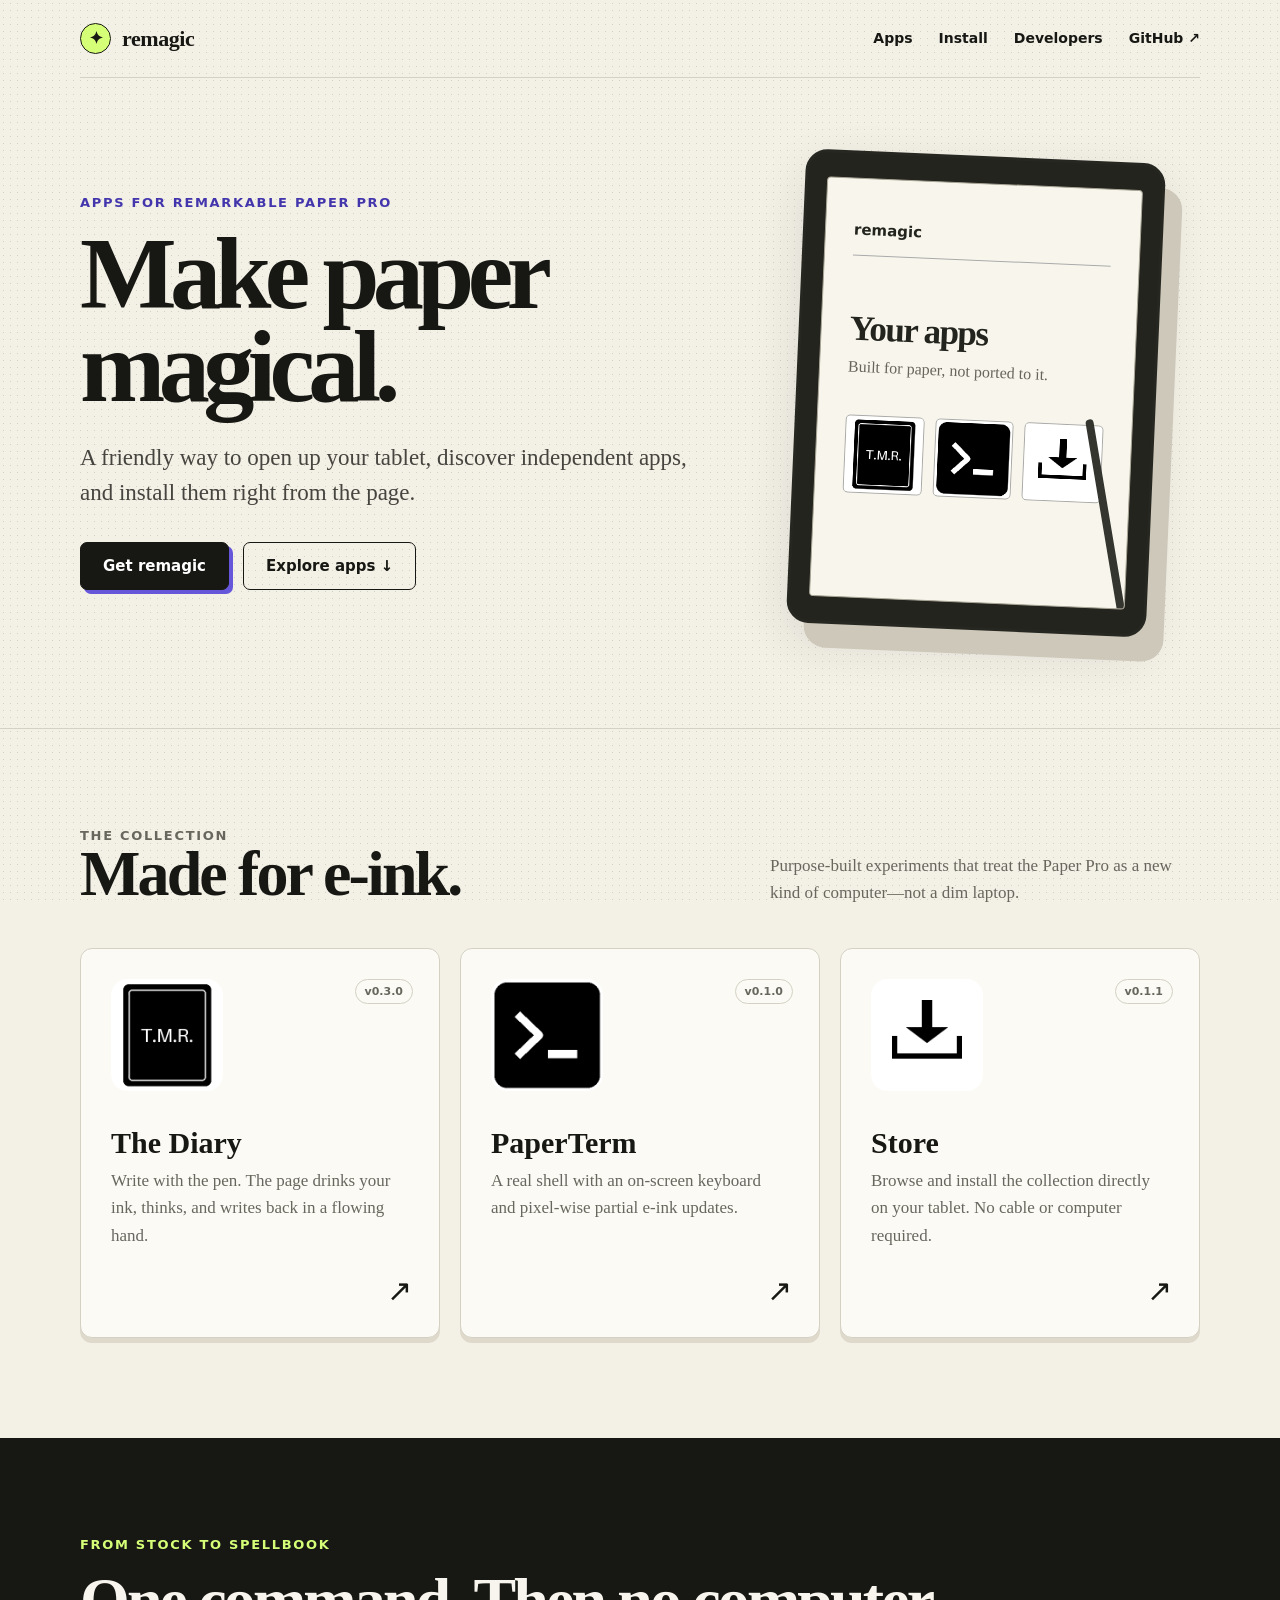
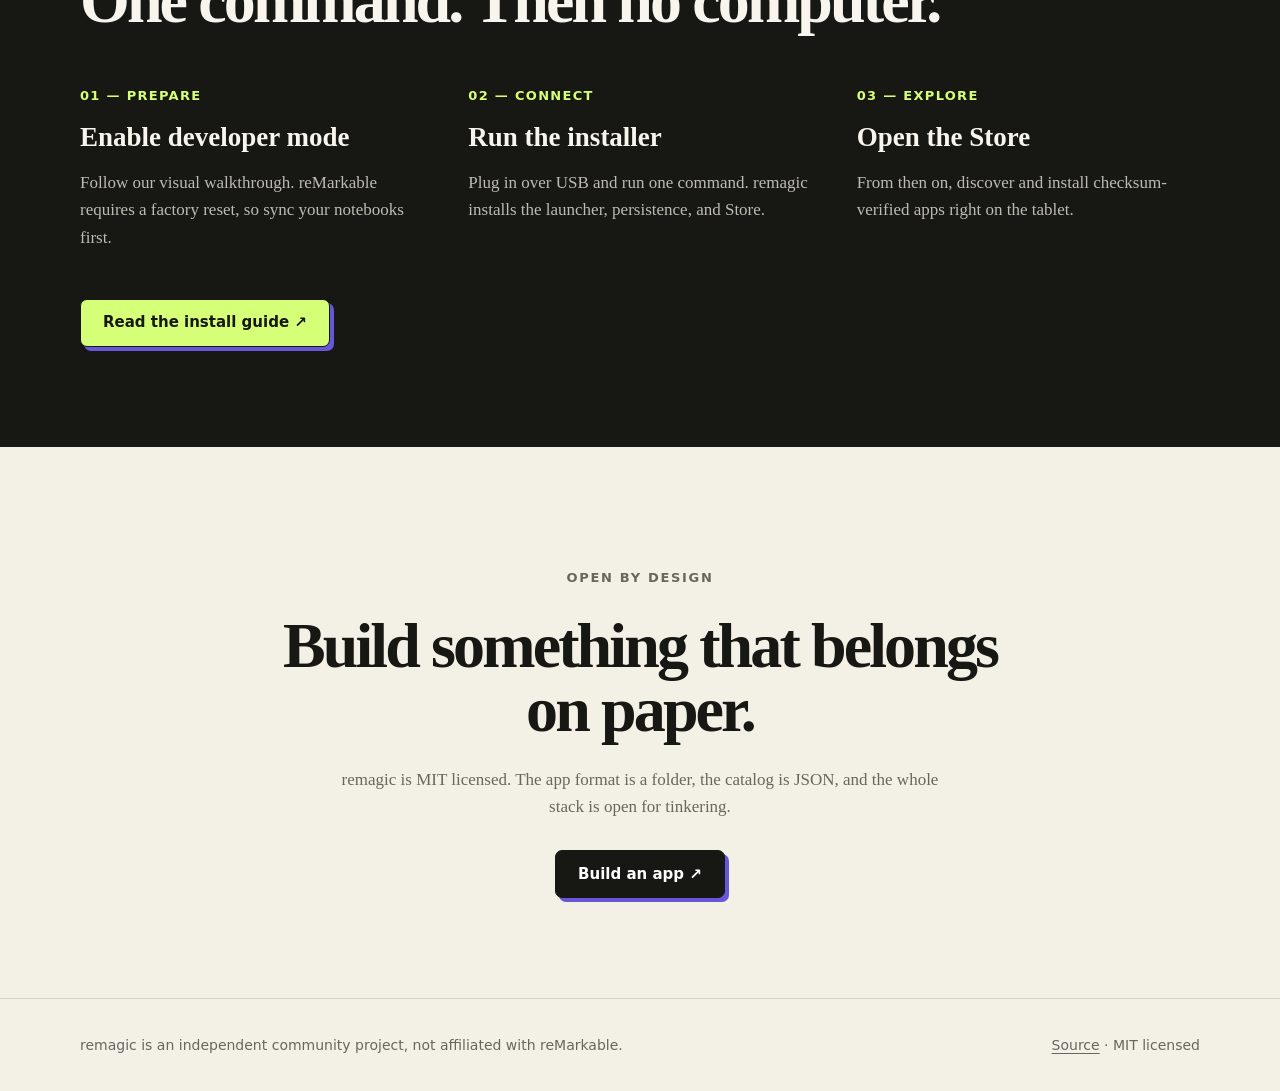
==== site/index.html @ f97c142c "launch the remagic GitHub Pages site" ====
<!doctype html>
<html lang="en">
<head>
  <meta charset="utf-8"><meta name="viewport" content="width=device-width,initial-scale=1">
  <meta name="description" content="remagic makes it simple to install community apps on the reMarkable Paper Pro.">
  <meta property="og:title" content="remagic — make paper magical"><meta property="og:description" content="A friendly app platform for the reMarkable Paper Pro.">
  <title>remagic — make paper magical</title>
  <link rel="stylesheet" href="assets/style.css"><link rel="icon" href="assets/favicon.svg">
</head>
<body data-catalog-path="catalog.json">
  <header class="wrap"><nav>
    <a class="brand" href="./"><span class="spark">✦</span> remagic</a>
    <div class="navlinks"><a href="#apps">Apps</a><a href="#install">Install</a><a href="https://github.com/maximerivest/remagic">Developers</a><a class="github" href="https://github.com/maximerivest/remagic">GitHub ↗</a></div>
  </nav></header>

  <main>
    <div class="wrap hero">
      <div>
        <p class="eyebrow">Apps for reMarkable Paper Pro</p>
        <h1>Make paper magical.</h1>
        <p class="lead">A friendly way to open up your tablet, discover independent apps, and install them right from the page.</p>
        <div class="actions"><a class="button" href="#install">Get remagic</a><a class="button light" href="#apps">Explore apps ↓</a></div>
      </div>
      <div class="tablet" aria-label="A reMarkable tablet showing the remagic Store"><div class="screen">
        <h2>Your apps</h2><p>Built for paper, not ported to it.</p>
        <div class="tiles"><img src="assets/riddle.png" alt=""><img src="assets/paperterm.png" alt=""><img src="assets/store.png" alt=""></div><span class="pen"></span>
      </div></div>
    </div>

    <section class="apps" id="apps"><div class="wrap">
      <div class="section-head"><div><p class="eyebrow">The collection</p><h2>Made for e-ink.</h2></div><p>Purpose-built experiments that treat the Paper Pro as a new kind of computer—not a dim laptop.</p></div>
      <div class="app-grid">
        <a class="app-card" href="apps/riddle/"><span class="version" data-version="riddle">v0.3.0</span><img src="assets/riddle.png" alt="The Diary icon"><h3>The Diary</h3><p>Write with the pen. The page drinks your ink, thinks, and writes back in a flowing hand.</p><span class="arrow">↗</span></a>
        <a class="app-card" href="apps/paperterm/"><span class="version" data-version="paperterm">v0.1.0</span><img src="assets/paperterm.png" alt="PaperTerm icon"><h3>PaperTerm</h3><p>A real shell with an on-screen keyboard and pixel-wise partial e-ink updates.</p><span class="arrow">↗</span></a>
        <a class="app-card" href="apps/store/"><span class="version" data-version="store">v0.1.1</span><img src="assets/store.png" alt="Store icon"><h3>Store</h3><p>Browse and install the collection directly on your tablet. No cable or computer required.</p><span class="arrow">↗</span></a>
      </div>
    </div></section>

    <section class="steps" id="install"><div class="wrap">
      <p class="eyebrow">From stock to spellbook</p><h2>One command. Then no computer.</h2>
      <div class="steps-grid">
        <div class="step"><span class="step-num">01 — PREPARE</span><h3>Enable developer mode</h3><p>Follow our visual walkthrough. reMarkable requires a factory reset, so sync your notebooks first.</p></div>
        <div class="step"><span class="step-num">02 — CONNECT</span><h3>Run the installer</h3><p>Plug in over USB and run one command. remagic installs the launcher, persistence, and Store.</p></div>
        <div class="step"><span class="step-num">03 — EXPLORE</span><h3>Open the Store</h3><p>From then on, discover and install checksum-verified apps right on the tablet.</p></div>
      </div>
      <div class="actions" style="margin-top:48px"><a class="button" style="background:var(--warm);color:var(--ink)" href="https://github.com/maximerivest/remagic#two-steps">Read the install guide ↗</a></div>
    </div></section>

    <section class="cta"><div class="wrap"><p class="eyebrow">Open by design</p><h2>Build something that belongs on paper.</h2><p>remagic is MIT licensed. The app format is a folder, the catalog is JSON, and the whole stack is open for tinkering.</p><a class="button" href="https://github.com/maximerivest/remagic/blob/main/docs/APP-SPEC.md">Build an app ↗</a></div></section>
  </main>
  <footer><div class="wrap"><span>remagic is an independent community project, not affiliated with reMarkable.</span><span><a href="https://github.com/maximerivest/remagic">Source</a> · MIT licensed</span></div></footer>
  <script src="assets/catalog.js"></script>
</body></html>
---- site/assets/style.css ----
@font-face { font-family: ui-serif; src: local("Iowan Old Style"), local("Palatino Linotype"); }
:root {
  --ink: #171713; --muted: #68675e; --paper: #f3f0e6; --sheet: #fbfaf5;
  --line: #d4d0c3; --accent: #6656d9; --accent-dark: #4336ad; --warm: #d6ff78;
  --shadow: 0 18px 50px rgba(39, 37, 28, .11);
}
* { box-sizing: border-box; }
html { scroll-behavior: smooth; }
body { margin: 0; color: var(--ink); background: var(--paper); font: 17px/1.6 ui-serif, Georgia, serif; }
body::before { content: ""; position: fixed; inset: 0; pointer-events: none; opacity: .32; z-index: -1; background-image: radial-gradient(#918d7d 0.55px, transparent .55px); background-size: 7px 7px; }
a { color: inherit; text-decoration-thickness: 1px; text-underline-offset: 3px; }
.wrap { width: min(1120px, calc(100% - 40px)); margin: auto; }
nav { height: 78px; display: flex; align-items: center; justify-content: space-between; border-bottom: 1px solid var(--line); }
.brand { display: inline-flex; align-items: center; gap: 11px; font: 800 22px/1 ui-serif, Georgia, serif; text-decoration: none; letter-spacing: -.02em; }
.spark { width: 31px; height: 31px; display: grid; place-items: center; border: 1.5px solid; border-radius: 50%; font-size: 17px; background: var(--warm); }
.navlinks { display: flex; gap: 26px; align-items: center; font: 700 14px/1.2 system-ui, sans-serif; }
.navlinks a { text-decoration: none; }
.button { display: inline-flex; align-items: center; justify-content: center; gap: 8px; min-height: 48px; padding: 0 22px; border: 1.5px solid var(--ink); border-radius: 7px; background: var(--ink); color: #fff; font: 750 15px/1 system-ui, sans-serif; text-decoration: none; box-shadow: 4px 4px 0 var(--accent); transition: transform .15s, box-shadow .15s; }
.button:hover { transform: translate(2px,2px); box-shadow: 2px 2px 0 var(--accent); }
.button.light { color: var(--ink); background: transparent; box-shadow: none; }
.hero { display: grid; grid-template-columns: 1.15fr .85fr; min-height: 650px; align-items: center; gap: 64px; padding: 70px 0 90px; }
.eyebrow { margin: 0 0 18px; color: var(--accent-dark); font: 800 13px/1 system-ui, sans-serif; letter-spacing: .13em; text-transform: uppercase; }
h1 { margin: 0; max-width: 800px; font-size: clamp(56px, 8vw, 105px); line-height: .91; letter-spacing: -.065em; }
.lead { max-width: 660px; margin: 28px 0 32px; color: #45443e; font-size: clamp(19px, 2vw, 23px); line-height: 1.5; }
.actions { display: flex; gap: 14px; flex-wrap: wrap; }
.tablet { justify-self: center; width: min(360px, 100%); aspect-ratio: .76; padding: 24px 19px; border: 3px solid #272722; border-radius: 22px; background: #24241f; box-shadow: 18px 24px 0 #cdc8b9, var(--shadow); transform: rotate(2.5deg); }
.screen { position: relative; height: 100%; overflow: hidden; padding: 42px 28px; border: 1px solid #aaa697; border-radius: 4px; background: #f8f6ec; color: #24241f; }
.screen::before { content: "remagic"; display: block; padding-bottom: 16px; border-bottom: 1px solid #aaa; font: 700 15px system-ui,sans-serif; }
.screen h2 { margin: 55px 0 8px; font-size: 35px; line-height: 1; }
.screen p { margin: 0; color: #66645c; font-size: 16px; }
.screen .tiles { display: grid; grid-template-columns: repeat(3, 1fr); gap: 11px; margin-top: 35px; }
.screen .tiles img { width: 100%; border: 1px solid #aaa; border-radius: 5px; }
.screen .pen { position: absolute; right: 15px; bottom: -40px; width: 8px; height: 230px; border-radius: 8px; background: #353530; transform: rotate(-12deg); }
section { padding: 100px 0; }
.section-head { display: flex; justify-content: space-between; align-items: end; gap: 30px; margin-bottom: 42px; }
h2 { margin: 0; font-size: clamp(38px, 5vw, 64px); line-height: 1; letter-spacing: -.045em; }
.section-head p { max-width: 430px; margin: 0; color: var(--muted); }
.apps { border-top: 1px solid var(--line); }
.app-grid { display: grid; grid-template-columns: repeat(3, 1fr); gap: 20px; }
.app-card { position: relative; min-height: 390px; padding: 30px; overflow: hidden; border: 1px solid var(--line); border-radius: 12px; background: var(--sheet); box-shadow: 0 5px 0 #ded9cb; text-decoration: none; transition: transform .18s; }
.app-card:hover { transform: translateY(-5px); }
.app-card img { width: 112px; height: 112px; border-radius: 16px; image-rendering: auto; }
.app-card h3 { margin: 27px 0 8px; font-size: 30px; line-height: 1.1; }
.app-card p { margin: 0; color: var(--muted); }
.version { position: absolute; top: 30px; right: 26px; padding: 5px 9px; border: 1px solid var(--line); border-radius: 99px; color: var(--muted); font: 700 11px system-ui,sans-serif; }
.arrow { position: absolute; right: 27px; bottom: 22px; font-size: 30px; }
.steps { background: var(--ink); color: #f7f5ed; }
.steps .eyebrow { color: var(--warm); }
.steps-grid { display: grid; grid-template-columns: repeat(3,1fr); gap: 45px; margin-top: 55px; }
.step-num { display: block; color: var(--warm); font: 900 13px system-ui,sans-serif; letter-spacing: .1em; }
.step h3 { margin: 13px 0 10px; font-size: 27px; }
.step p { margin: 0; color: #bdbbb3; }
code { padding: .12em .38em; border-radius: 4px; background: rgba(102,86,217,.1); font: .88em ui-monospace, monospace; }
.steps code { background: #35342f; color: var(--warm); }
.cta { text-align: center; }
.cta h2 { max-width: 750px; margin: auto; }
.cta p { max-width: 600px; margin: 24px auto 30px; color: var(--muted); }
footer { padding: 38px 0; border-top: 1px solid var(--line); color: var(--muted); font: 14px system-ui,sans-serif; }
footer .wrap { display: flex; justify-content: space-between; gap: 20px; }
/* app detail */
.app-hero { display: grid; grid-template-columns: 1fr 1fr; gap: 70px; align-items: center; padding: 85px 0 100px; }
.app-hero h1 { font-size: clamp(58px, 8vw, 98px); }
.app-icon-stage { min-height: 440px; display: grid; place-items: center; border: 1px solid var(--line); border-radius: 16px; background: var(--sheet); box-shadow: 12px 14px 0 #d8d3c5; }
.app-icon-stage img { width: min(245px, 65%); border-radius: 32px; box-shadow: var(--shadow); }
.meta { display: flex; gap: 9px; margin: 20px 0 0; flex-wrap: wrap; }
.pill { padding: 6px 10px; border: 1px solid var(--line); border-radius: 99px; color: var(--muted); font: 700 12px system-ui,sans-serif; }
.feature-grid { display: grid; grid-template-columns: repeat(3,1fr); gap: 20px; margin-top: 42px; }
.feature { padding: 27px; border-top: 2px solid var(--ink); background: rgba(255,255,255,.35); }
.feature h3 { margin: 0 0 8px; font-size: 23px; }
.feature p { margin: 0; color: var(--muted); }
.install-box { display: flex; justify-content: space-between; gap: 30px; align-items: center; padding: 35px; border: 1px solid var(--line); border-radius: 12px; background: var(--sheet); }
.install-box pre { margin: 0; padding: 16px 20px; overflow: auto; border-radius: 6px; background: var(--ink); color: var(--warm); font: 15px ui-monospace, monospace; }
.small-note { color: var(--muted); font-size: 14px; }
@media (max-width: 800px) {
  .navlinks a:not(.github) { display: none; }
  .hero, .app-hero { grid-template-columns: 1fr; }
  .hero { padding-top: 55px; gap: 65px; }
  .tablet { width: 290px; }
  .app-grid, .steps-grid, .feature-grid { grid-template-columns: 1fr; }
  .section-head, .install-box { align-items: start; flex-direction: column; }
  section { padding: 72px 0; }
  footer .wrap { flex-direction: column; }
}
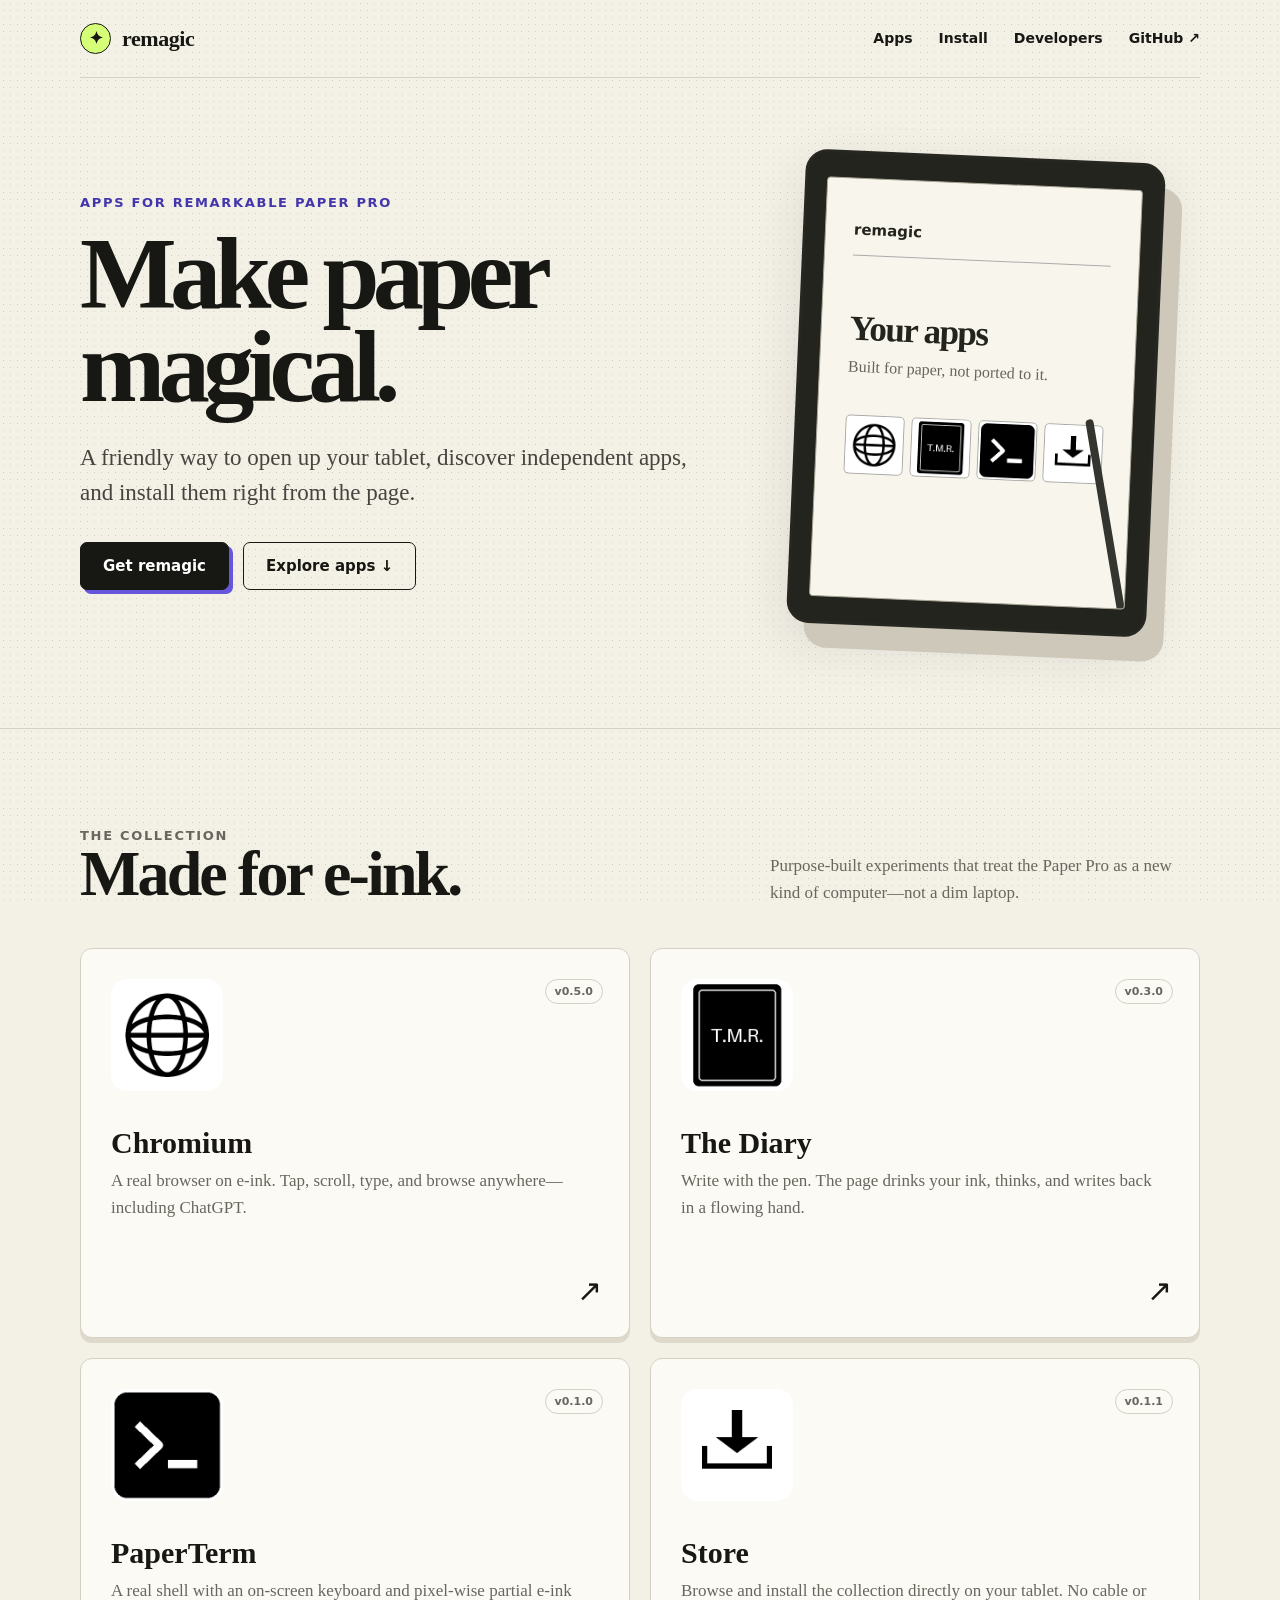
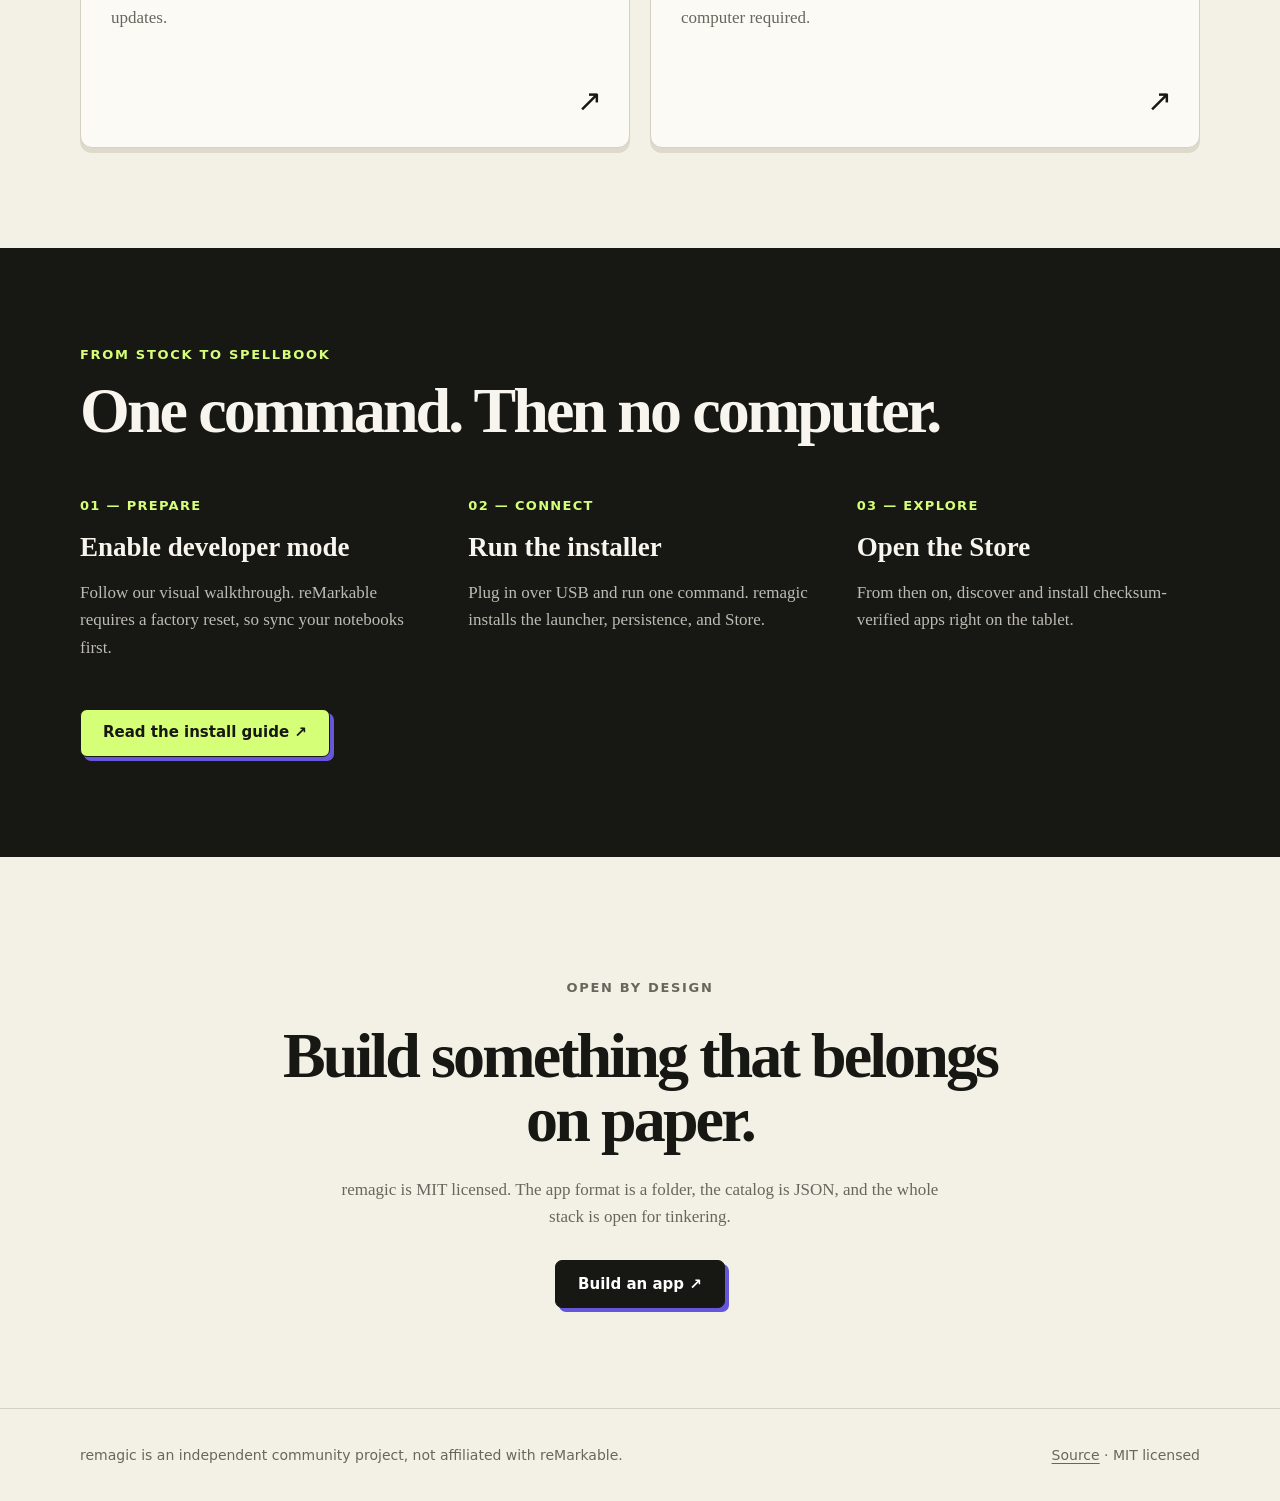
==== commit fa3d3d49: "add Chromium to the remagic site" ====
--- a/site/index.html
+++ b/site/index.html
@@ -23,13 +23,14 @@
       </div>
       <div class="tablet" aria-label="A reMarkable tablet showing the remagic Store"><div class="screen">
         <h2>Your apps</h2><p>Built for paper, not ported to it.</p>
-        <div class="tiles"><img src="assets/riddle.png" alt=""><img src="assets/paperterm.png" alt=""><img src="assets/store.png" alt=""></div><span class="pen"></span>
+        <div class="tiles"><img src="assets/chromium.png" alt=""><img src="assets/riddle.png" alt=""><img src="assets/paperterm.png" alt=""><img src="assets/store.png" alt=""></div><span class="pen"></span>
       </div></div>
     </div>
 
     <section class="apps" id="apps"><div class="wrap">
       <div class="section-head"><div><p class="eyebrow">The collection</p><h2>Made for e-ink.</h2></div><p>Purpose-built experiments that treat the Paper Pro as a new kind of computer—not a dim laptop.</p></div>
       <div class="app-grid">
+        <a class="app-card" href="apps/chromium/"><span class="version" data-version="chromium">v0.5.0</span><img src="assets/chromium.png" alt="Chromium icon"><h3>Chromium</h3><p>A real browser on e-ink. Tap, scroll, type, and browse anywhere—including ChatGPT.</p><span class="arrow">↗</span></a>
         <a class="app-card" href="apps/riddle/"><span class="version" data-version="riddle">v0.3.0</span><img src="assets/riddle.png" alt="The Diary icon"><h3>The Diary</h3><p>Write with the pen. The page drinks your ink, thinks, and writes back in a flowing hand.</p><span class="arrow">↗</span></a>
         <a class="app-card" href="apps/paperterm/"><span class="version" data-version="paperterm">v0.1.0</span><img src="assets/paperterm.png" alt="PaperTerm icon"><h3>PaperTerm</h3><p>A real shell with an on-screen keyboard and pixel-wise partial e-ink updates.</p><span class="arrow">↗</span></a>
         <a class="app-card" href="apps/store/"><span class="version" data-version="store">v0.1.1</span><img src="assets/store.png" alt="Store icon"><h3>Store</h3><p>Browse and install the collection directly on your tablet. No cable or computer required.</p><span class="arrow">↗</span></a>
--- a/site/assets/style.css
+++ b/site/assets/style.css
@@ -28,7 +28,7 @@
 .screen::before { content: "remagic"; display: block; padding-bottom: 16px; border-bottom: 1px solid #aaa; font: 700 15px system-ui,sans-serif; }
 .screen h2 { margin: 55px 0 8px; font-size: 35px; line-height: 1; }
 .screen p { margin: 0; color: #66645c; font-size: 16px; }
-.screen .tiles { display: grid; grid-template-columns: repeat(3, 1fr); gap: 11px; margin-top: 35px; }
+.screen .tiles { display: grid; grid-template-columns: repeat(4, 1fr); gap: 7px; margin-top: 35px; }
 .screen .tiles img { width: 100%; border: 1px solid #aaa; border-radius: 5px; }
 .screen .pen { position: absolute; right: 15px; bottom: -40px; width: 8px; height: 230px; border-radius: 8px; background: #353530; transform: rotate(-12deg); }
 section { padding: 100px 0; }
@@ -36,7 +36,7 @@
 h2 { margin: 0; font-size: clamp(38px, 5vw, 64px); line-height: 1; letter-spacing: -.045em; }
 .section-head p { max-width: 430px; margin: 0; color: var(--muted); }
 .apps { border-top: 1px solid var(--line); }
-.app-grid { display: grid; grid-template-columns: repeat(3, 1fr); gap: 20px; }
+.app-grid { display: grid; grid-template-columns: repeat(2, 1fr); gap: 20px; }
 .app-card { position: relative; min-height: 390px; padding: 30px; overflow: hidden; border: 1px solid var(--line); border-radius: 12px; background: var(--sheet); box-shadow: 0 5px 0 #ded9cb; text-decoration: none; transition: transform .18s; }
 .app-card:hover { transform: translateY(-5px); }
 .app-card img { width: 112px; height: 112px; border-radius: 16px; image-rendering: auto; }
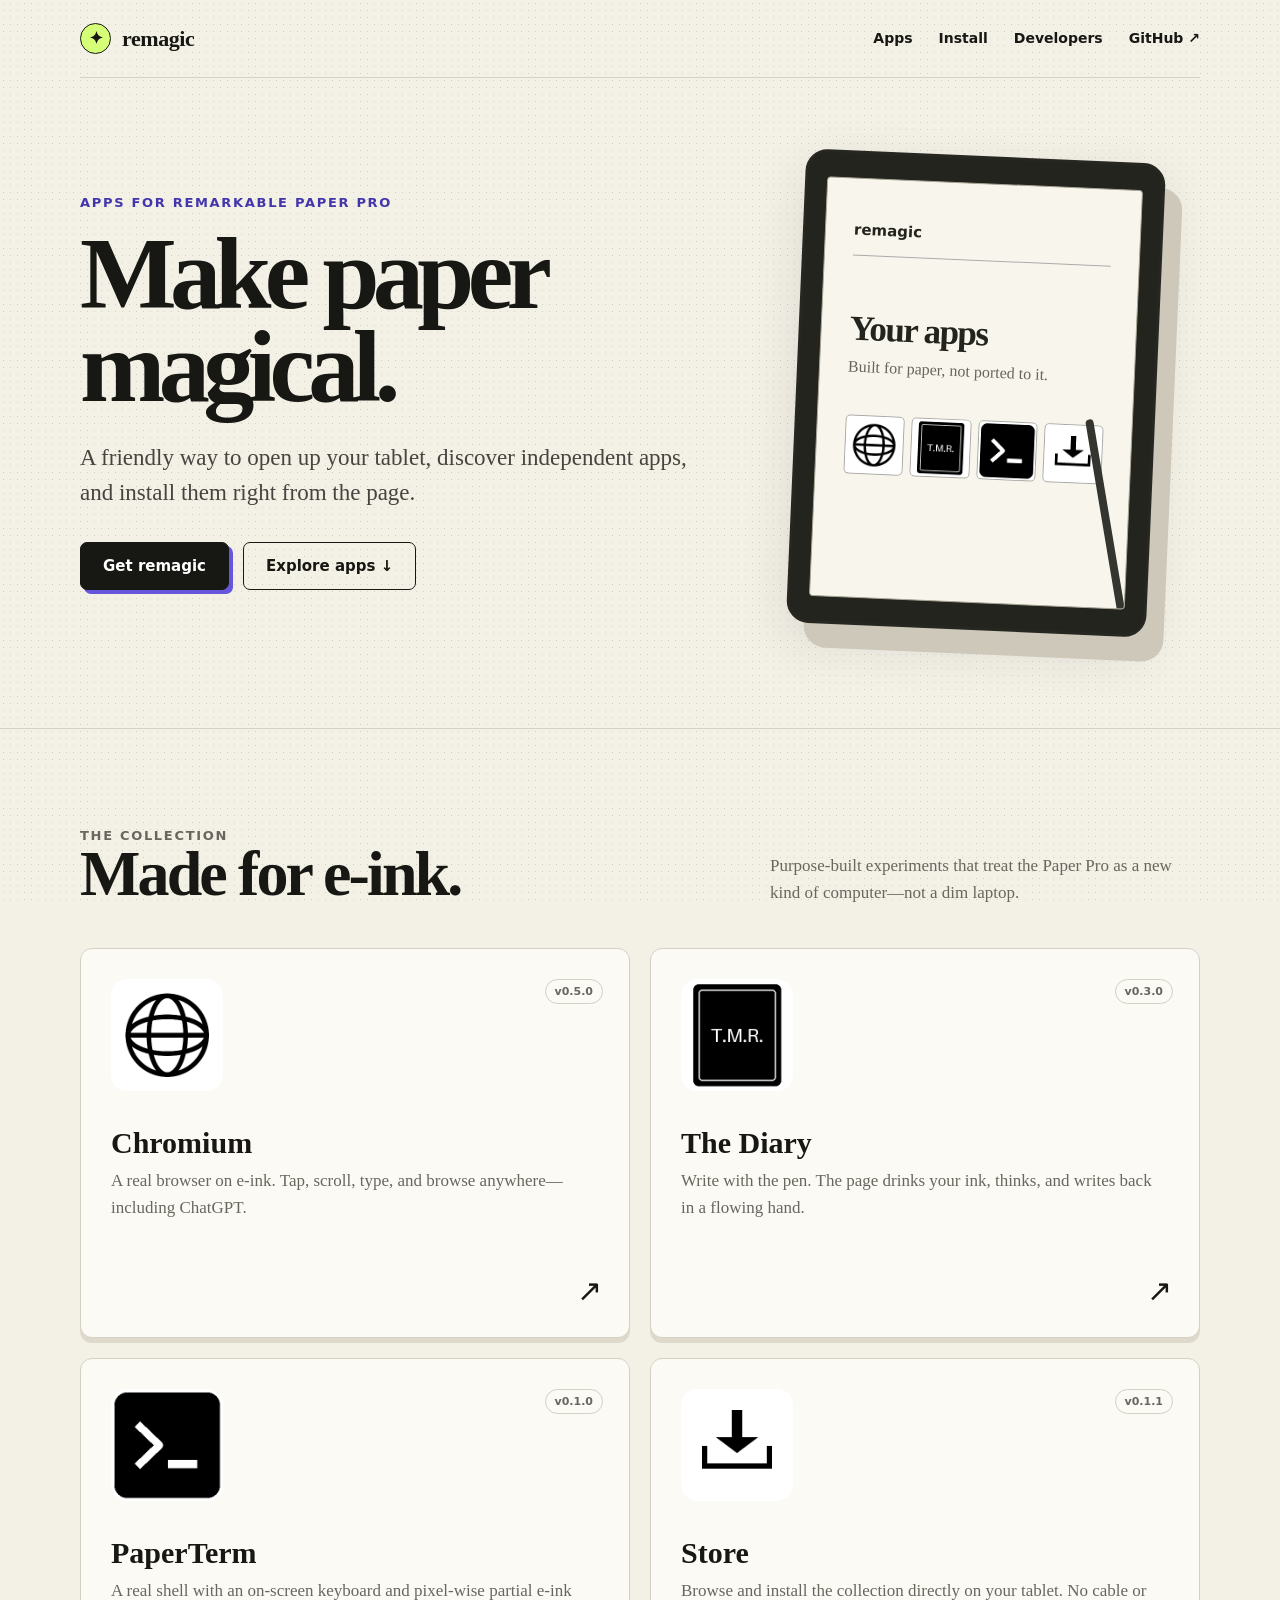
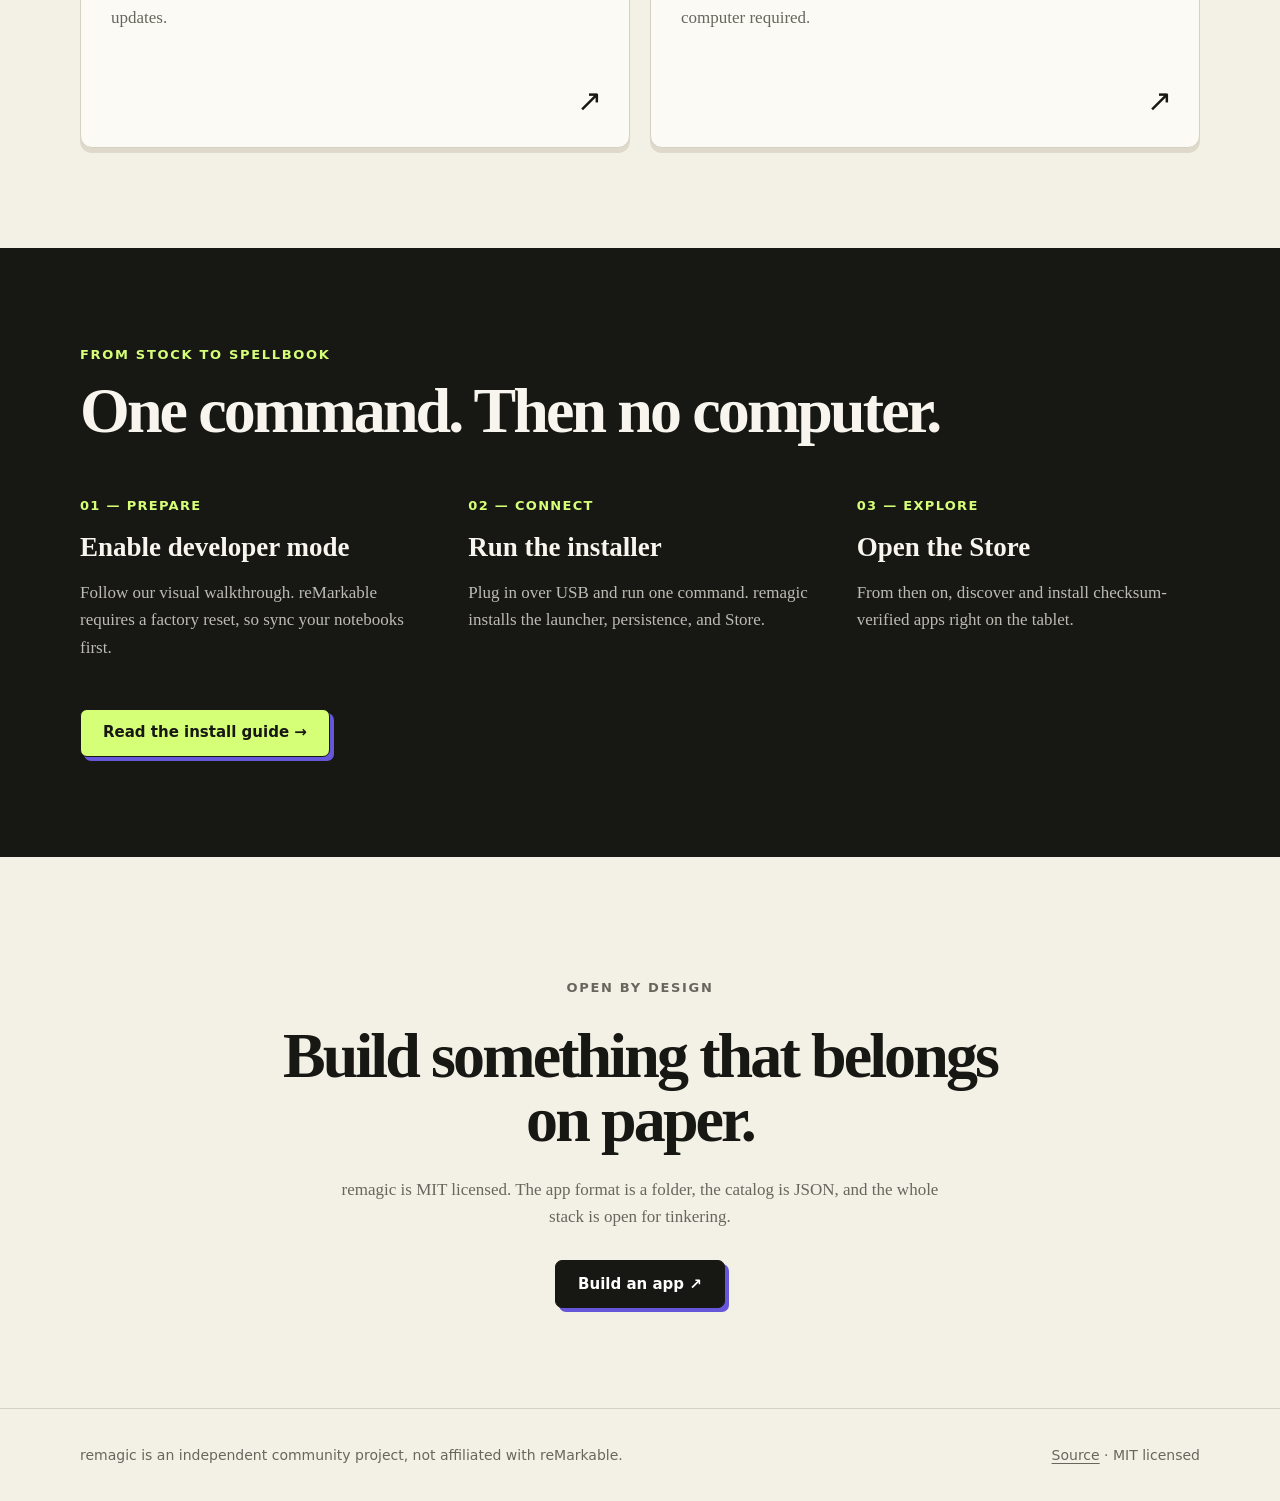
==== commit c7623791: "add install and developer mode guides to the site" ====
--- a/site/index.html
+++ b/site/index.html
@@ -10,7 +10,7 @@
 <body data-catalog-path="catalog.json">
   <header class="wrap"><nav>
     <a class="brand" href="./"><span class="spark">✦</span> remagic</a>
-    <div class="navlinks"><a href="#apps">Apps</a><a href="#install">Install</a><a href="https://github.com/maximerivest/remagic">Developers</a><a class="github" href="https://github.com/maximerivest/remagic">GitHub ↗</a></div>
+    <div class="navlinks"><a href="#apps">Apps</a><a href="install/">Install</a><a href="https://github.com/maximerivest/remagic">Developers</a><a class="github" href="https://github.com/maximerivest/remagic">GitHub ↗</a></div>
   </nav></header>
 
   <main>
@@ -19,7 +19,7 @@
         <p class="eyebrow">Apps for reMarkable Paper Pro</p>
         <h1>Make paper magical.</h1>
         <p class="lead">A friendly way to open up your tablet, discover independent apps, and install them right from the page.</p>
-        <div class="actions"><a class="button" href="#install">Get remagic</a><a class="button light" href="#apps">Explore apps ↓</a></div>
+        <div class="actions"><a class="button" href="install/">Get remagic</a><a class="button light" href="#apps">Explore apps ↓</a></div>
       </div>
       <div class="tablet" aria-label="A reMarkable tablet showing the remagic Store"><div class="screen">
         <h2>Your apps</h2><p>Built for paper, not ported to it.</p>
@@ -44,7 +44,7 @@
         <div class="step"><span class="step-num">02 — CONNECT</span><h3>Run the installer</h3><p>Plug in over USB and run one command. remagic installs the launcher, persistence, and Store.</p></div>
         <div class="step"><span class="step-num">03 — EXPLORE</span><h3>Open the Store</h3><p>From then on, discover and install checksum-verified apps right on the tablet.</p></div>
       </div>
-      <div class="actions" style="margin-top:48px"><a class="button" style="background:var(--warm);color:var(--ink)" href="https://github.com/maximerivest/remagic#two-steps">Read the install guide ↗</a></div>
+      <div class="actions" style="margin-top:48px"><a class="button" style="background:var(--warm);color:var(--ink)" href="install/">Read the install guide →</a></div>
     </div></section>
 
     <section class="cta"><div class="wrap"><p class="eyebrow">Open by design</p><h2>Build something that belongs on paper.</h2><p>remagic is MIT licensed. The app format is a folder, the catalog is JSON, and the whole stack is open for tinkering.</p><a class="button" href="https://github.com/maximerivest/remagic/blob/main/docs/APP-SPEC.md">Build an app ↗</a></div></section>
--- a/site/assets/style.css
+++ b/site/assets/style.css
@@ -71,9 +71,37 @@
 .install-box { display: flex; justify-content: space-between; gap: 30px; align-items: center; padding: 35px; border: 1px solid var(--line); border-radius: 12px; background: var(--sheet); }
 .install-box pre { margin: 0; padding: 16px 20px; overflow: auto; border-radius: 6px; background: var(--ink); color: var(--warm); font: 15px ui-monospace, monospace; }
 .small-note { color: var(--muted); font-size: 14px; }
+/* guides */
+.guide-hero { max-width: 850px; padding: 85px 0 60px; }
+.guide-hero h1 { font-size: clamp(54px, 8vw, 92px); }
+.guide-layout { display: grid; grid-template-columns: 220px minmax(0, 720px); gap: 70px; align-items: start; padding-bottom: 110px; }
+.guide-nav { position: sticky; top: 30px; padding: 20px 0; border-top: 2px solid var(--ink); font: 700 13px/1.4 system-ui,sans-serif; }
+.guide-nav span { display: block; margin-bottom: 12px; color: var(--muted); text-transform: uppercase; letter-spacing: .1em; }
+.guide-nav a { display: block; padding: 7px 0; color: var(--muted); text-decoration: none; }
+.guide-nav a:hover { color: var(--ink); }
+.guide-content h2 { margin: 75px 0 20px; padding-top: 10px; font-size: clamp(34px, 5vw, 50px); }
+.guide-content h2:first-child { margin-top: 0; }
+.guide-content h3 { margin: 35px 0 10px; font-size: 24px; }
+.guide-content p, .guide-content li { color: #494840; }
+.guide-content li { margin-bottom: 9px; }
+.guide-content pre { position: relative; margin: 20px 0; padding: 22px; overflow-x: auto; border-radius: 8px; background: var(--ink); color: var(--warm); font: 14px/1.6 ui-monospace, monospace; box-shadow: 5px 5px 0 var(--accent); }
+.guide-content img { display: block; width: min(100%, 520px); max-height: 720px; object-fit: contain; object-position: left center; margin: 26px auto 14px; border: 1px solid var(--line); border-radius: 10px; background: #ddd; box-shadow: var(--shadow); }
+.notice { margin: 28px 0; padding: 22px 24px; border: 1px solid #c7b548; border-left: 6px solid #b49c00; border-radius: 8px; background: #fff9cf; }
+.notice strong { display: block; margin-bottom: 5px; }
+.notice.danger { border-color: #d99579; border-left-color: #b4492e; background: #fff0e8; }
+.checklist { padding: 0; list-style: none; }
+.checklist li { position: relative; padding-left: 34px; }
+.checklist li::before { content: "□"; position: absolute; left: 0; top: -3px; color: var(--accent-dark); font-size: 25px; }
+.guide-step { margin: 65px 0; padding-top: 30px; border-top: 1px solid var(--line); }
+.guide-step h2 { margin-top: 0; }
+.step-label { color: var(--accent-dark); font: 800 12px system-ui,sans-serif; letter-spacing: .12em; text-transform: uppercase; }
+.next-card { margin-top: 70px; padding: 32px; border-radius: 12px; background: var(--ink); color: white; }
+.next-card p { color: #c8c6bd; }
+.next-card .button { background: var(--warm); color: var(--ink); }
 @media (max-width: 800px) {
   .navlinks a:not(.github) { display: none; }
-  .hero, .app-hero { grid-template-columns: 1fr; }
+  .hero, .app-hero, .guide-layout { grid-template-columns: 1fr; }
+  .guide-nav { display: none; }
   .hero { padding-top: 55px; gap: 65px; }
   .tablet { width: 290px; }
   .app-grid, .steps-grid, .feature-grid { grid-template-columns: 1fr; }
